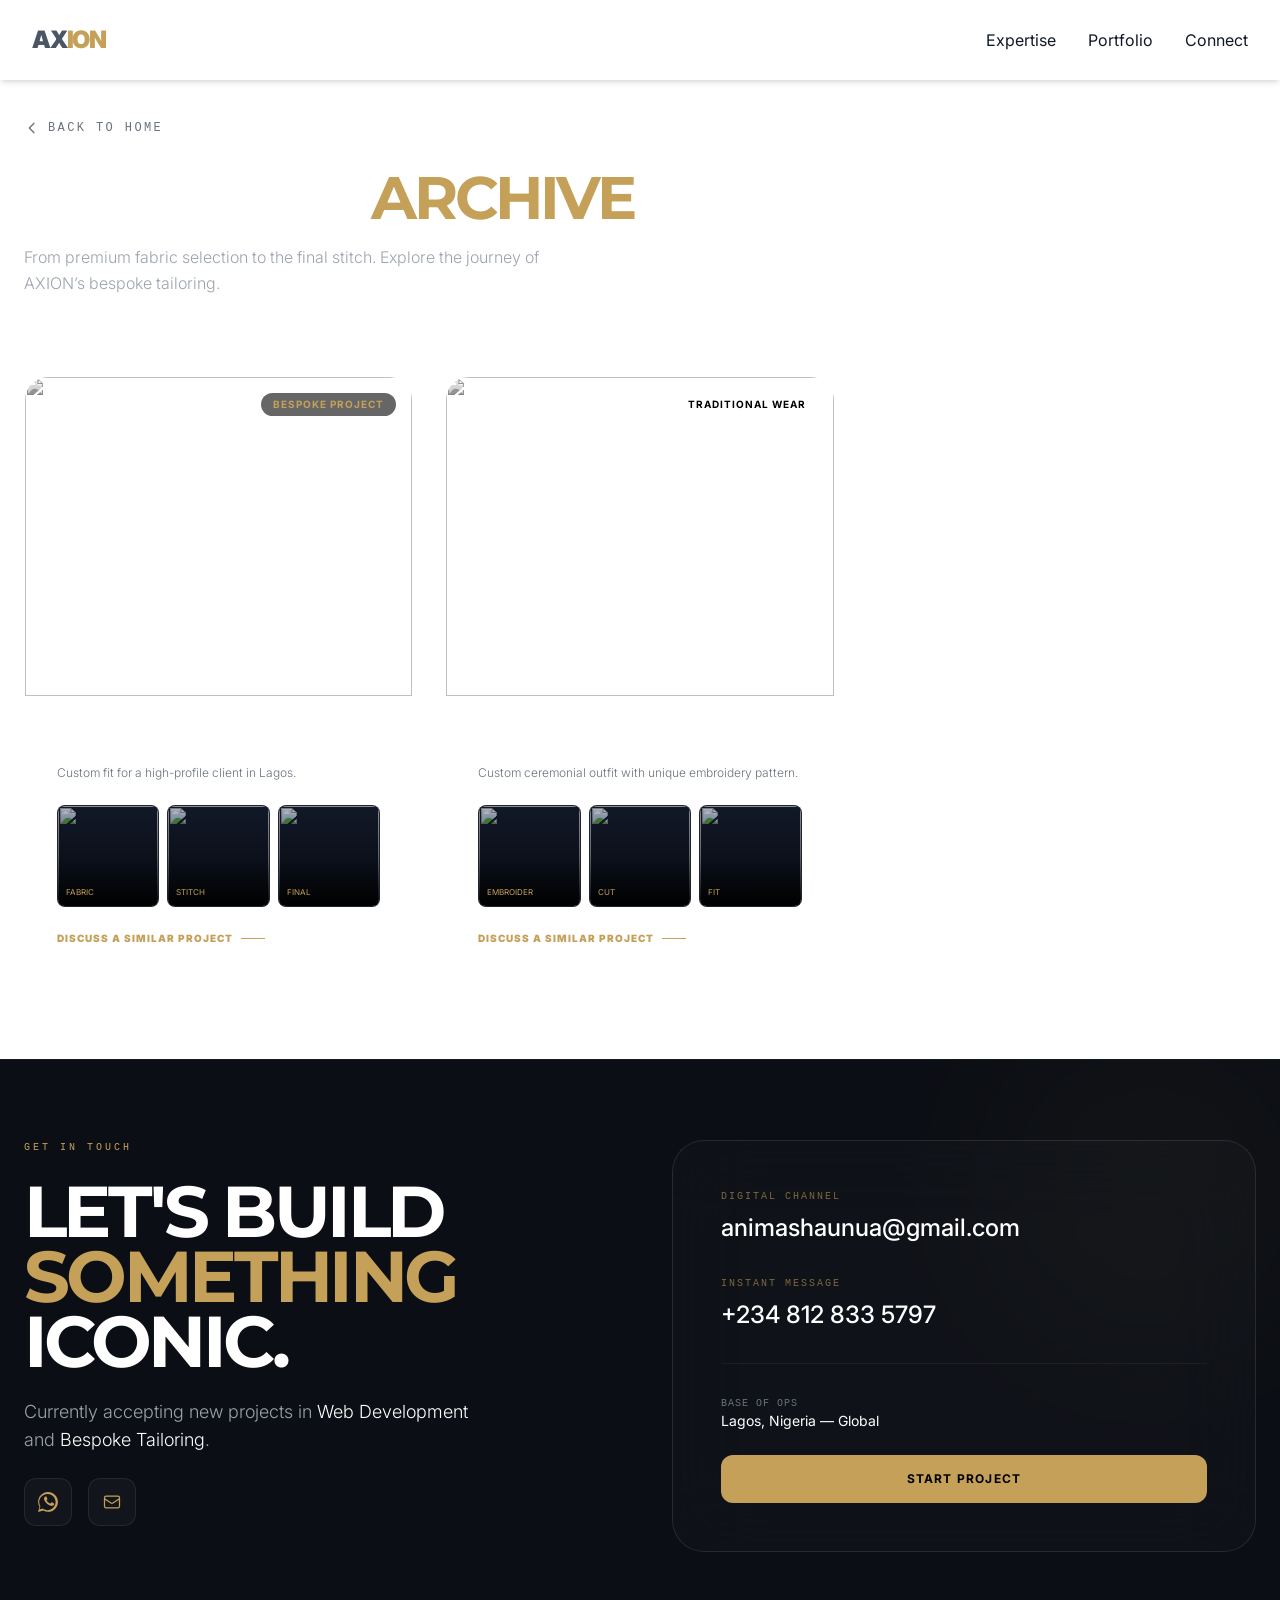
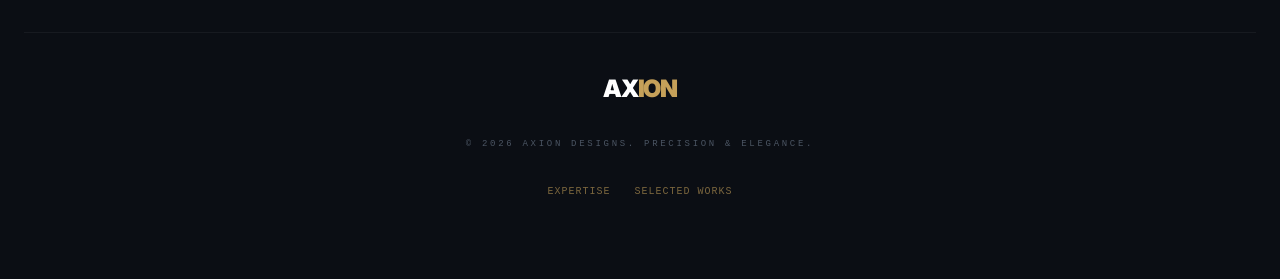
==== fashion-projects.html @ 877f4e55 "Web and fashion pages added" ====
<!DOCTYPE html>
<html lang="en">

<head>
    <meta charset="UTF-8">
    <meta name="viewport" content="width=device-width, initial-scale=1.0">

    <title>AXION | Premium Web Development & Bespoke Men's Fashion</title>
    <meta name="google-site-verification" content="m9hcsilnvMSU7049C0Ca_LlWXVLqGVZc3N8HBkYlqAk" />
    <meta name="description"
        content="Professional Full-stack Laravel-Livewire Developer and Bespoke Men's Fashion Designer in Nigeria. Bridging digital precision with sartorial elegance.">
    <meta name="keywords"
        content="Web Developer Nigeria, Laravel Livewire Developer, Fullstack Developer, Bespoke Tailoring Lagos, Men's Fashion Designer, AXION Designs, Atech Digital, Custom Suits Nigeria">
    <meta name="author" content="AXION Designs">
    <meta name="robots" content="index, follow">

    <meta property="og:type" content="website">
    <meta property="og:url" content="https://axiondesign.netlify.app/">
    <meta property="og:title" content="AXION | Premium Web Development & Bespoke Men's Fashion">
    <meta property="og:description"
        content="Bridging the gap between digital precision and sartorial elegance. View my portfolio of web systems and handcrafted fashion.">
    <meta property="og:image" content="https://axiondesign.netlify.app/flier.jpg">

    <meta name="twitter:card" content="summary_large_image">
    <meta property="twitter:domain" content="axiondesign.netlify.app">
    <meta property="twitter:url" content="https://axiondesign.netlify.app/">
    <meta name="twitter:title" content="AXION | Premium Web Development & Bespoke Men's Fashion">
    <meta name="twitter:description"
        content="Bridging the gap between digital precision and sartorial elegance. View my portfolio of web systems and handcrafted fashion.">
    <meta name="twitter:image" content="https://axiondesign.netlify.app/flier.jpg">

    <link rel="icon" type="image/jpeg" href="logo.jpg">

    <link rel="stylesheet" href="https://cdnjs.cloudflare.com/ajax/libs/font-awesome/6.4.2/css/all.min.css">
    <link href="https://fonts.googleapis.com/css2?family=Montserrat:wght@700&family=Inter:wght@400;600&display=swap"
        rel="stylesheet">

    <script src="https://cdn.tailwindcss.com"></script>
    <style>
        html {
            scroll-behavior: smooth;
        }

        body {
            font-family: 'Inter', sans-serif;
        }

        h1,
        h2,
        h3 {
            font-family: 'Montserrat', sans-serif;
        }

        .gold-text {
            color: #C5A059;
        }

        .gold-bg {
            background-color: #C5A059;
        }

        .gold-border {
            border-color: #C5A059;
        }
    </style>

    <script type="application/ld+json">
    {
      "@context": "https://schema.org",
      "@type": "Person",
      "name": "AXION",
      "url": "https://axiondesign.netlify.app",
      "image": "https://axiondesign.netlify.app/flier.jpg",
      "jobTitle": "Full-stack Developer & Fashion Designer",
      "address": {
        "@type": "PostalAddress",
        "addressLocality": "Mowe",
        "addressRegion": "Ogun State",
        "addressCountry": "Nigeria"
      },
      "contactPoint": {
        "@type": "ContactPoint",
        "telephone": "+234-812-833-5797",
        "contactType": "customer service"
      }
    }
    </script>

    <!-- <script defer src="https://cdn.jsdelivr.net/npm/alpinejs@3.x.x/dist/cdn.min.js"></script> -->
    <script defer src="Alpine.min.js"></script>
    <script src="tailwind.js"></script>
</head>

<body class="">

    <!-- header content here -->
    <header class="bg-white shadow-md sticky top-0 z-50">
        <div class="max-w-7xl mx-auto px-4 sm:px-6 lg:px-8 flex justify-between items-center h-20">
            <a href="/" class="flex items-center space-x-2">
                <div class="text-2xl font-black tracking-tighter">
                    <span class="text-gray-600">AX</span><span class="gold-text">ION</span>
                </div>
            </a>

            <nav class="hidden md:flex space-x-8">
                <a href="#services" class="text-gray-900 transition-colors">Expertise</a>

                <a href="#work" class="text-gray-900  transition-colors">Portfolio</a>

                <a href="#contact" class="text-gray-900  transition-colors">Connect</a>


            </nav>

            <button id="mobile-menu-button" class="md:hidden gold-text focus:outline-none">
                <svg class="w-8 h-8" id="menu-icon-open" fill="none" stroke="currentColor" viewBox="0 0 24 24"
                    xmlns="http://www.w3.org/2000/svg">
                    <path stroke-linecap="round" stroke-linejoin="round" stroke-width="2" d="M4 6h16M4 12h16m-7 6h7">
                    </path>
                </svg>
                <svg class="w-8 h-8 hidden" id="menu-icon-close" fill="none" stroke="currentColor" viewBox="0 0 24 24"
                    xmlns="http://www.w3.org/2000/svg">
                    <path stroke-linecap="round" stroke-linejoin="round" stroke-width="2" d="M6 18L18 6M6 6l12 12">
                    </path>
                </svg>
            </button>
        </div>

        <div id="mobile-menu" class="hidden md:hidden">
            <div class="px-2 pt-2 pb-3 space-y-1 sm:px-3 text-center bg-gray-50 border-t border-gray-200">
                <a href="#services" class="block py-2 text-gray-900  rounded-md font-medium">Expertise</a>




                <a href="#work" class="block py-2 text-gray-600  rounded-md font-medium">Portfolio</a>

                <a href="#contact" class="block py-2 text-gray-600 rounded-md font-medium">Connect</a>

            </div>
        </div>
    </header>
    <!-- header content ends here -->






    <nav class="pt-10 px-6 max-w-7xl mx-auto">
        <a href="index.html"
            class="text-gray-500 hover:gold-text text-xs font-mono uppercase tracking-[0.2em] flex items-center gap-2 transition">
            <svg class="w-4 h-4" fill="none" stroke="currentColor" viewBox="0 0 24 24">
                <path stroke-linecap="round" stroke-linejoin="round" stroke-width="2" d="M15 19l-7-7 7-7"></path>
            </svg>
            Back to Home
        </a>
        <h1 class="text-4xl md:text-6xl font-bold text-white mt-8 uppercase tracking-tighter">
            Sartorial <span class="gold-text">Archive</span>
        </h1>
        <p class="text-gray-400 mt-4 max-w-xl font-light leading-relaxed">
            From premium fabric selection to the final stitch. Explore the journey of AXION’s bespoke tailoring.
        </p>
    </nav>

    <section class="py-20 px-6 max-w-7xl mx-auto">
        <div class="grid grid-cols-1 md:grid-cols-2 lg:grid-cols-3 gap-8">
    
            <div x-data="{ mainImage: 'https://images.unsplash.com/photo-1507679799987-c73779587ccf?auto=format&fit=crop&q=80' }" 
                 class="bg-white/[0.02] border border-white/[0.05] rounded-3xl overflow-hidden group">
                
                <div class="h-80 overflow-hidden relative border-b border-white/5">
                    <img :src="mainImage" 
                         class="w-full h-full object-cover grayscale group-hover:grayscale-0 transition duration-700">
                    <div class="absolute top-4 right-4 bg-black/60 backdrop-blur-md text-[#C5A059] text-[10px] font-bold px-3 py-1 rounded-full uppercase tracking-widest">
                        Bespoke Project
                    </div>
                </div>
                
                <div class="p-8">
                    <h3 class="text-xl font-bold text-white uppercase tracking-tight mb-2">The Midnight Senator</h3>
                    <p class="text-gray-500 text-xs mb-6 font-light">Custom fit for a high-profile client in Lagos.</p>
                    
                    <div class="grid grid-cols-3 gap-2 mb-6">
                        
                        <button @click="mainImage = 'images/Web/Hassannah.jpg'" 
                                class="aspect-square bg-gray-900 rounded-lg overflow-hidden border border-white/5 transition group/thumb relative hover:gold-border"
                                :class="mainImage === 'images/Web/Hassannah.jpg' ? 'gold-border' : ''">
                            <img src="images/Web/Hassannah.jpg" class="w-full h-full object-cover transition opacity-70 group-hover/thumb:opacity-100">
                            <div class="absolute inset-0 bg-gradient-to-t from-black via-black/30 to-transparent"></div>
                            <span class="absolute bottom-2 left-2 text-[8px] gold-text uppercase">Fabric</span>
                        </button>
                        
                        <button @click="mainImage = 'images/Web/bookbuffet-pricing.png'" 
                                class="aspect-square bg-gray-900 rounded-lg overflow-hidden border border-white/5 transition group/thumb relative hover:gold-border"
                                :class="mainImage === 'images/Web/bookbuffet-pricing.png' ? 'gold-border' : ''">
                            <img src="images/Web/bookbuffet-pricing.png" class="w-full h-full object-cover transition opacity-70 group-hover/thumb:opacity-100">
                            <div class="absolute inset-0 bg-gradient-to-t from-black via-black/30 to-transparent"></div>
                            <span class="absolute bottom-2 left-2 text-[8px] gold-text uppercase">Stitch</span>
                        </button>
                        
                        <button @click="mainImage = 'https://images.unsplash.com/photo-1507679799987-c73779587ccf?auto=format&fit=crop&q=80'" 
                                class="aspect-square bg-gray-900 rounded-lg overflow-hidden border border-white/5 transition group/thumb relative hover:gold-border"
                                :class="mainImage === 'https://images.unsplash.com/photo-1507679799987-c73779587ccf?auto=format&fit=crop&q=80' ? 'gold-border' : ''">
                            <img src="https://images.unsplash.com/photo-1507679799987-c73779587ccf?auto=format&fit=crop&q=80" class="w-full h-full object-cover transition opacity-70 group-hover/thumb:opacity-100">
                            <div class="absolute inset-0 bg-gradient-to-t from-black via-black/30 to-transparent"></div>
                            <span class="absolute bottom-2 left-2 text-[8px] gold-text uppercase">Final</span>
                        </button>
                    </div>
        
                    <a href="https://wa.me/2348128335797" class="text-[10px] font-black gold-text uppercase tracking-widest flex items-center gap-2 group/link hover:opacity-80 transition">
                        Discuss a Similar Project
                        <span class="w-6 h-[1px] bg-[#C5A059] group-hover/link:w-10 transition-all"></span>
                    </a>
                </div>
            </div>


            <div x-data="{ mainImage: 'images/Web/Hassannah.jpg' }" 
                 class="bg-white/[0.02] border border-white/[0.05] rounded-3xl overflow-hidden group">
                
                <div class="h-80 overflow-hidden relative border-b border-white/5">
                    <img :src="mainImage" 
                         class="w-full h-full object-cover grayscale group-hover:grayscale-0 transition duration-700">
                    <div class="absolute top-4 right-4 bg-white text-black text-[10px] font-bold px-3 py-1 rounded-full uppercase tracking-widest">
                        Traditional Wear
                    </div>
                </div>
                
                <div class="p-8">
                    <h3 class="text-xl font-bold text-white uppercase tracking-tight mb-2">The Crimson Agbada</h3>
                    <p class="text-gray-500 text-xs mb-6 font-light">Custom ceremonial outfit with unique embroidery pattern.</p>
                    
                    <div class="grid grid-cols-3 gap-2 mb-6">
                        
                        <button @click="mainImage = 'images/Web/bookbuffet-pricing.png'" 
                                class="aspect-square bg-gray-900 rounded-lg overflow-hidden border border-white/5 transition group/thumb relative hover:gold-border"
                                :class="mainImage === 'images/Web/bookbuffet-pricing.png' ? 'gold-border' : ''">
                            <img src="images/Web/bookbuffet-pricing.png" class="w-full h-full object-cover transition opacity-70 group-hover/thumb:opacity-100">
                            <div class="absolute inset-0 bg-gradient-to-t from-black via-black/30 to-transparent"></div>
                            <span class="absolute bottom-2 left-2 text-[8px] gold-text uppercase">Embroider</span>
                        </button>
                        
                        <button @click="mainImage = 'https://images.unsplash.com/photo-1507679799987-c73779587ccf?auto=format&fit=crop&q=80'" 
                                class="aspect-square bg-gray-900 rounded-lg overflow-hidden border border-white/5 transition group/thumb relative hover:gold-border"
                                :class="mainImage === 'https://images.unsplash.com/photo-1507679799987-c73779587ccf?auto=format&fit=crop&q=80' ? 'gold-border' : ''">
                            <img src="https://images.unsplash.com/photo-1507679799987-c73779587ccf?auto=format&fit=crop&q=80" class="w-full h-full object-cover transition opacity-70 group-hover/thumb:opacity-100">
                            <div class="absolute inset-0 bg-gradient-to-t from-black via-black/30 to-transparent"></div>
                            <span class="absolute bottom-2 left-2 text-[8px] gold-text uppercase">Cut</span>
                        </button>
                        
                        <button @click="mainImage = 'images/Web/Hassannah.jpg'" 
                                class="aspect-square bg-gray-900 rounded-lg overflow-hidden border border-white/5 transition group/thumb relative hover:gold-border"
                                :class="mainImage === 'images/Web/Hassannah.jpg' ? 'gold-border' : ''">
                            <img src="images/Web/Hassannah.jpg" class="w-full h-full object-cover transition opacity-70 group-hover/thumb:opacity-100">
                            <div class="absolute inset-0 bg-gradient-to-t from-black via-black/30 to-transparent"></div>
                            <span class="absolute bottom-2 left-2 text-[8px] gold-text uppercase">Fit</span>
                        </button>
                    </div>
        
                    <a href="https://wa.me/2348128335797" class="text-[10px] font-black gold-text uppercase tracking-widest flex items-center gap-2 group/link hover:opacity-80 transition">
                        Discuss a Similar Project
                        <span class="w-6 h-[1px] bg-[#C5A059] group-hover/link:w-10 transition-all"></span>
                    </a>
                </div>
            </div>
            </div>
    </section>








    <!---- -->
    <!---- contact / footer -->
    <footer id="contact" style="background-color: #0B0E14;"
        class="py-20 px-6 relative overflow-hidden border-t border-white/5">

        <div class="absolute top-0 right-0 w-64 h-64 bg-[#C5A059] opacity-[0.05] blur-[100px] pointer-events-none">
        </div>

        <div class="max-w-7xl mx-auto relative z-10">
            <div class="grid lg:grid-cols-2 gap-16 items-start">

                <div class="space-y-6">
                    <p class="gold-text font-mono tracking-[0.3em] text-[10px] uppercase">Get In Touch</p>
                    <h2
                        class="text-4xl md:text-7xl font-bold text-white uppercase tracking-tighter leading-[1.1] md:leading-[0.9]">
                        Let's Build <br class="hidden md:block"> <span class="gold-text">Something</span> <br> Iconic.
                    </h2>
                    <p class="text-gray-400 text-base md:text-lg max-w-md leading-relaxed font-light">
                        Currently accepting new projects in <span class="text-white">Web Development</span> and <span
                            class="text-white">Bespoke Tailoring</span>.
                    </p>

                    <div class="flex gap-4">
                        <a href="https://wa.me/2348128335797"
                            class="w-12 h-12 rounded-xl bg-white/[0.03] border border-white/[0.08] flex items-center justify-center hover:border-[#C5A059]/50 transition-all">
                            <svg class="w-5 h-5 gold-text" fill="currentColor" viewBox="0 0 24 24">
                                <path
                                    d="M.057 24l1.687-6.163c-1.041-1.804-1.588-3.849-1.587-5.946.003-6.556 5.338-11.891 11.893-11.891 3.181.001 6.167 1.24 8.413 3.488 2.246 2.248 3.484 5.232 3.484 8.412-.003 6.557-5.338 11.892-11.893 11.892-1.997-.001-3.951-.5-5.688-1.448l-6.309 1.656zm6.224-3.52c1.54.914 3.242 1.398 4.978 1.4h.005c5.399 0 9.794-4.395 9.797-9.796.002-2.618-1.017-5.079-2.872-6.934s-4.315-2.871-6.933-2.872c-5.403 0-9.799 4.396-9.802 9.797-.001 1.738.487 3.43 1.413 4.962l-1.07 3.91 4.017-1.054zm12.515-7.072c-.3-.15-1.771-.874-2.046-.974-.276-.1-.476-.15-.676.15s-.776.974-.951 1.174-.35.225-.65.075c-.3-.15-1.265-.467-2.41-1.485-.89-.793-1.49-1.773-1.665-2.073s-.019-.462.13-.611c.134-.134.3-.35.45-.525.15-.175.2-.3.3-.5s.05-.375-.025-.525-.676-1.629-.926-2.229c-.244-.585-.491-.506-.676-.515-.175-.008-.375-.01-.575-.01s-.525.075-.8.375c-.275.3-1.05 1.025-1.05 2.5s1.075 2.925 1.225 3.125c.15.2 2.116 3.23 5.125 4.527.716.309 1.275.494 1.71.632.719.228 1.375.196 1.892.118.577-.088 1.771-.724 2.021-1.424.25-.7.25-1.3 0-1.425-.075-.125-.275-.2-.575-.35z" />
                            </svg>
                        </a>
                        <a href="mailto:animashaunua@gmail.com"
                            class="w-12 h-12 rounded-xl bg-white/[0.03] border border-white/[0.08] flex items-center justify-center hover:border-[#C5A059]/50 transition-all">
                            <svg class="w-5 h-5 gold-text" fill="none" stroke="currentColor" viewBox="0 0 24 24">
                                <path stroke-linecap="round" stroke-linejoin="round" stroke-width="1.5"
                                    d="M3 8l7.89 5.26a2 2 0 002.22 0L21 8M5 19h14a2 2 0 002-2V7a2 2 0 00-2-2H5a2 2 0 00-2 2v10a2 2 0 002 2z">
                                </path>
                            </svg>
                        </a>
                    </div>
                </div>

                <div
                    class="bg-white/[0.02] backdrop-blur-2xl border border-white/[0.1] p-8 md:p-12 rounded-[32px] overflow-hidden">
                    <div class="space-y-8">
                        <div>
                            <p class="text-[10px] gold-text font-mono uppercase tracking-[0.2em] mb-2 opacity-60">
                                Digital Channel</p>
                            <p
                                class="text-lg md:text-2xl text-white font-medium break-all selection:bg-[#C5A059] selection:text-black">
                                animashaunua@gmail.com</p>
                        </div>

                        <div>
                            <p class="text-[10px] gold-text font-mono uppercase tracking-[0.2em] mb-2 opacity-60">
                                Instant Message</p>
                            <p class="text-xl md:text-2xl text-white font-medium">+234 812 833 5797</p>
                        </div>

                        <div class="pt-8 border-t border-white/5 flex flex-col gap-6">
                            <div>
                                <p class="text-[10px] text-gray-500 font-mono uppercase tracking-widest">Base of Ops</p>
                                <p class="text-white text-sm">Lagos, Nigeria — Global</p>
                            </div>
                            <a href="https://wa.me/2348128335797"
                                class="gold-bg text-black px-6 py-4 rounded-xl font-bold text-center text-xs uppercase tracking-widest hover:brightness-110 active:scale-95 transition-all">
                                Start Project
                            </a>
                        </div>
                    </div>
                </div>
            </div>

            <div class="mt-20 pt-10 border-t border-white/5 flex flex-col items-center text-center gap-8">
                <div class="text-2xl font-black tracking-tighter">
                    <span class="text-white">AX</span><span class="gold-text">ION</span>
                </div>

                <p class="text-[9px] text-gray-600 font-mono uppercase tracking-[0.3em] leading-relaxed">
                    &copy; 2026 Axion Designs. <br class="md:hidden"> Precision & Elegance.
                </p>

                <div
                    class="flex flex-wrap justify-center gap-6 text-[10px] font-mono gold-text uppercase tracking-widest opacity-60">
                    <a href="#services">Expertise</a>
                    <a href="#work">Selected Works</a>
                </div>
            </div>
        </div>
    </footer>

    <!---- scroll to top  -->
    <button x-data="{ show: false }" x-on:scroll.window="show = window.pageYOffset > 500" x-show="show"
        x-transition:enter="transition ease-out duration-300" x-transition:enter-start="opacity-0 translate-y-10"
        x-transition:enter-end="opacity-100 translate-y-0" x-transition:leave="transition ease-in duration-300"
        @click="window.scrollTo({top: 0, behavior: 'smooth'})"
        class="fixed bottom-8 right-8 z-[9999] w-12 h-12 gold-bg text-black rounded-full shadow-2xl flex items-center justify-center hover:scale-110 transition-transform active:scale-95"
        style="display: none;">
        <svg class="w-6 h-6" fill="none" stroke="currentColor" viewBox="0 0 24 24">
            <path stroke-linecap="round" stroke-linejoin="round" stroke-width="3" d="M5 15l7-7 7 7"></path>
        </svg>
    </button>


    <!------ menu button  --->
    <script>

        const button = document.getElementById('mobile-menu-button');
        const menu = document.getElementById('mobile-menu');
        const openIcon = document.getElementById('menu-icon-open');
        const closeIcon = document.getElementById('menu-icon-close');

        button.addEventListener('click', () => {
            menu.classList.toggle('hidden');
            openIcon.classList.toggle('hidden');
            closeIcon.classList.toggle('hidden');
        });
    </script>



</body>


</html>
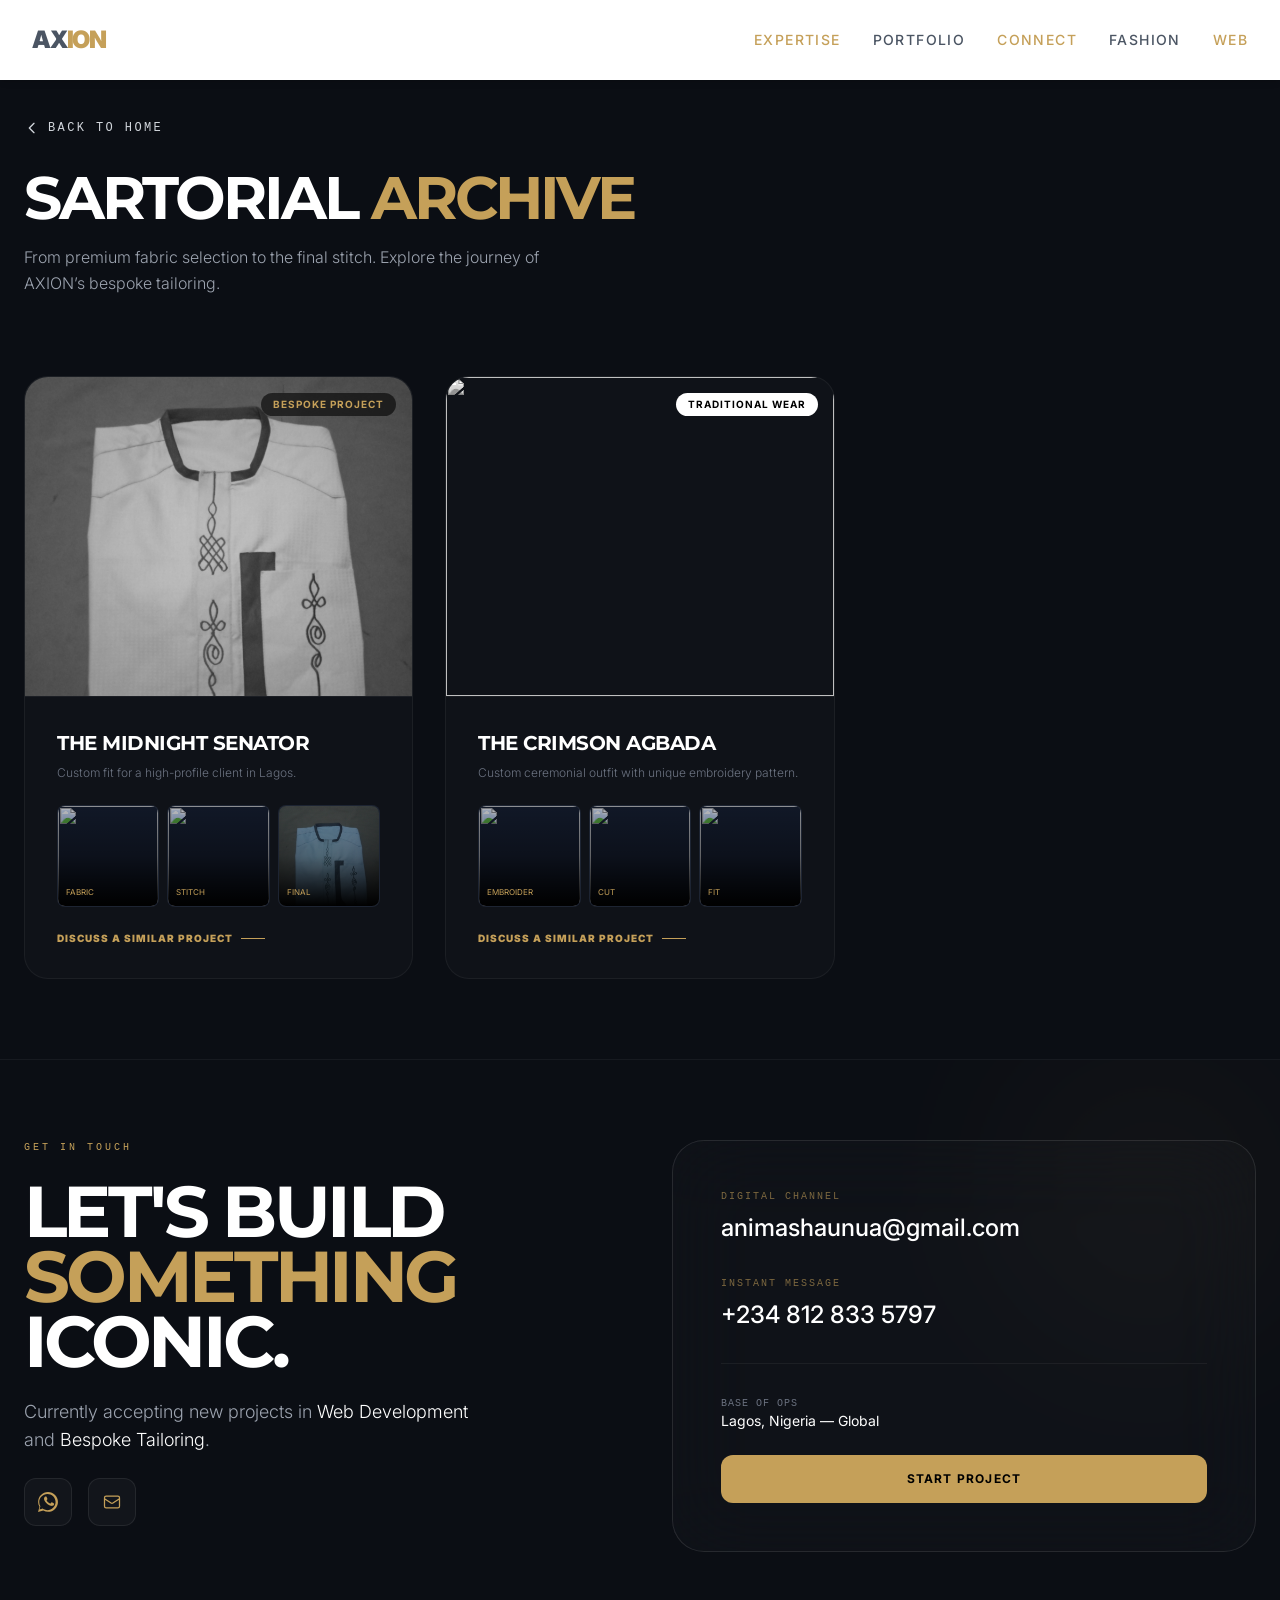
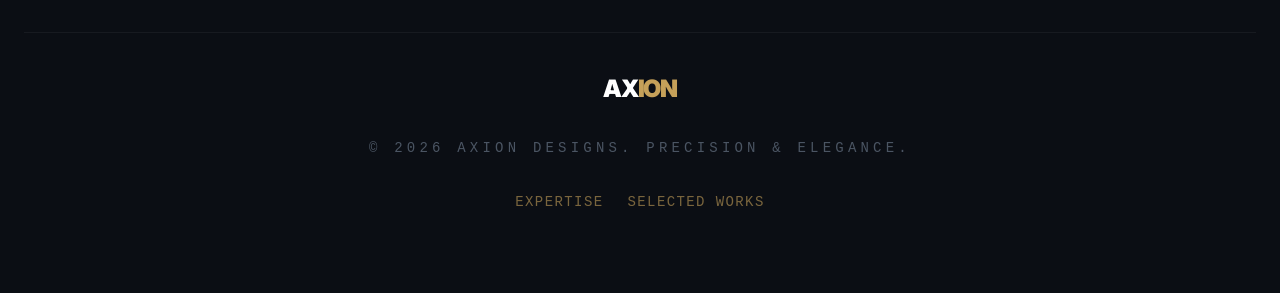
==== commit ff7aaa3d: "update moved the internal css to external, added fashion and web link to the navbar, and some others" ====
--- a/fashion-projects.html
+++ b/fashion-projects.html
@@ -36,33 +36,8 @@
         rel="stylesheet">
 
     <script src="https://cdn.tailwindcss.com"></script>
-    <style>
-        html {
-            scroll-behavior: smooth;
-        }
-
-        body {
-            font-family: 'Inter', sans-serif;
-        }
-
-        h1,
-        h2,
-        h3 {
-            font-family: 'Montserrat', sans-serif;
-        }
-
-        .gold-text {
-            color: #C5A059;
-        }
-
-        .gold-bg {
-            background-color: #C5A059;
-        }
-
-        .gold-border {
-            border-color: #C5A059;
-        }
-    </style>
+   <link rel="stylesheet" href="style.css">
+
 
     <script type="application/ld+json">
     {
@@ -91,8 +66,7 @@
     <script src="tailwind.js"></script>
 </head>
 
-<body class="">
-
+<body class="bg-[#0B0E14] text-white">
     <!-- header content here -->
     <header class="bg-white shadow-md sticky top-0 z-50">
         <div class="max-w-7xl mx-auto px-4 sm:px-6 lg:px-8 flex justify-between items-center h-20">
@@ -102,15 +76,17 @@
                 </div>
             </a>
 
-            <nav class="hidden md:flex space-x-8">
-                <a href="#services" class="text-gray-900 transition-colors">Expertise</a>
-
-                <a href="#work" class="text-gray-900  transition-colors">Portfolio</a>
-
-                <a href="#contact" class="text-gray-900  transition-colors">Connect</a>
-
-
-            </nav>
+            <div class="hidden md:flex space-x-8 text-sm font-medium tracking-widest uppercase">
+                <a href="index.html#services" class="gold-text hover:text-gray-600 transition-colors">Expertise</a>
+            
+                <a href="index.html#work" class="text-gray-600 hover-to-gold-text transition-colors">Portfolio</a>
+            
+                <a href="index.html#contact" class="gold-text hover:text-gray-600 transition-colors">Connect</a>
+
+                <a href="fashion-projects.html" class="text-gray-600 hover-to-gold-text transition-colors">Fashion </a>
+
+                <a href="web-projects.html" class="gold-text hover:text-gray-600 transition-colors">Web</a>
+            </div>
 
             <button id="mobile-menu-button" class="md:hidden gold-text focus:outline-none">
                 <svg class="w-8 h-8" id="menu-icon-open" fill="none" stroke="currentColor" viewBox="0 0 24 24"
@@ -128,14 +104,15 @@
 
         <div id="mobile-menu" class="hidden md:hidden">
             <div class="px-2 pt-2 pb-3 space-y-1 sm:px-3 text-center bg-gray-50 border-t border-gray-200">
-                <a href="#services" class="block py-2 text-gray-900  rounded-md font-medium">Expertise</a>
-
-
-
-
-                <a href="#work" class="block py-2 text-gray-600  rounded-md font-medium">Portfolio</a>
-
-                <a href="#contact" class="block py-2 text-gray-600 rounded-md font-medium">Connect</a>
+                <a href="index.html#services" class="block py-2 gold-text hover:text-gray-600 transition-colors  rounded-md font-medium">Expertise</a>
+
+                <a href="index.html#work" class="block py-2 text-gray-600 hover-to-gold-text transition-colors rounded-md font-medium">Portfolio</a>
+
+                <a href="index.html#contact" class="block py-2 gold-text hover:text-gray-600 transition-colors rounded-md font-medium">Connect</a>
+
+                <a href="fashion-projects.html" class="block py-2 text-gray-600 hover-to-gold-text transition-colors rounded-md font-medium">Fashion</a>
+
+                <a href="web-projects.html" class="block py-2 gold-text hover:text-gray-600 transition-colors rounded-md font-medium">Web</a>
 
             </div>
         </div>
@@ -149,7 +126,7 @@
 
     <nav class="pt-10 px-6 max-w-7xl mx-auto">
         <a href="index.html"
-            class="text-gray-500 hover:gold-text text-xs font-mono uppercase tracking-[0.2em] flex items-center gap-2 transition">
+            class="text-gray-300 hover:gold-text text-xs font-mono uppercase tracking-[0.2em] flex items-center gap-2 transition">
             <svg class="w-4 h-4" fill="none" stroke="currentColor" viewBox="0 0 24 24">
                 <path stroke-linecap="round" stroke-linejoin="round" stroke-width="2" d="M15 19l-7-7 7-7"></path>
             </svg>
@@ -166,7 +143,7 @@
     <section class="py-20 px-6 max-w-7xl mx-auto">
         <div class="grid grid-cols-1 md:grid-cols-2 lg:grid-cols-3 gap-8">
     
-            <div x-data="{ mainImage: 'https://images.unsplash.com/photo-1507679799987-c73779587ccf?auto=format&fit=crop&q=80' }" 
+            <div x-data="{ mainImage: 'Images/Fashion/cloth1-final.jpg' }" 
                  class="bg-white/[0.02] border border-white/[0.05] rounded-3xl overflow-hidden group">
                 
                 <div class="h-80 overflow-hidden relative border-b border-white/5">
@@ -183,26 +160,26 @@
                     
                     <div class="grid grid-cols-3 gap-2 mb-6">
                         
-                        <button @click="mainImage = 'images/Web/Hassannah.jpg'" 
-                                class="aspect-square bg-gray-900 rounded-lg overflow-hidden border border-white/5 transition group/thumb relative hover:gold-border"
-                                :class="mainImage === 'images/Web/Hassannah.jpg' ? 'gold-border' : ''">
-                            <img src="images/Web/Hassannah.jpg" class="w-full h-full object-cover transition opacity-70 group-hover/thumb:opacity-100">
+                        <button @click="mainImage = 'images/Fashion/cloth1-fabric.jpg'" 
+                                class="aspect-square bg-gray-900 rounded-lg overflow-hidden border border-white/5 transition group/thumb relative hover:gold-border"
+                                :class="mainImage === 'images/Fashion/cloth1-fabric.jpg' ? 'gold-border' : ''">
+                            <img src="images/Fashion/cloth1-fabric.jpg" class="w-full h-full object-cover transition opacity-70 group-hover/thumb:opacity-100">
                             <div class="absolute inset-0 bg-gradient-to-t from-black via-black/30 to-transparent"></div>
                             <span class="absolute bottom-2 left-2 text-[8px] gold-text uppercase">Fabric</span>
                         </button>
                         
-                        <button @click="mainImage = 'images/Web/bookbuffet-pricing.png'" 
-                                class="aspect-square bg-gray-900 rounded-lg overflow-hidden border border-white/5 transition group/thumb relative hover:gold-border"
-                                :class="mainImage === 'images/Web/bookbuffet-pricing.png' ? 'gold-border' : ''">
-                            <img src="images/Web/bookbuffet-pricing.png" class="w-full h-full object-cover transition opacity-70 group-hover/thumb:opacity-100">
+                        <button @click="mainImage = 'images/Fashion/cloth1-stitch.jpg'" 
+                                class="aspect-square bg-gray-900 rounded-lg overflow-hidden border border-white/5 transition group/thumb relative hover:gold-border"
+                                :class="mainImage === 'images/Fashion/cloth1-stitch.jpg' ? 'gold-border' : ''">
+                            <img src="images/Fashion/cloth1-stitch.jpg" class="w-full h-full object-cover transition opacity-70 group-hover/thumb:opacity-100">
                             <div class="absolute inset-0 bg-gradient-to-t from-black via-black/30 to-transparent"></div>
                             <span class="absolute bottom-2 left-2 text-[8px] gold-text uppercase">Stitch</span>
                         </button>
                         
-                        <button @click="mainImage = 'https://images.unsplash.com/photo-1507679799987-c73779587ccf?auto=format&fit=crop&q=80'" 
-                                class="aspect-square bg-gray-900 rounded-lg overflow-hidden border border-white/5 transition group/thumb relative hover:gold-border"
-                                :class="mainImage === 'https://images.unsplash.com/photo-1507679799987-c73779587ccf?auto=format&fit=crop&q=80' ? 'gold-border' : ''">
-                            <img src="https://images.unsplash.com/photo-1507679799987-c73779587ccf?auto=format&fit=crop&q=80" class="w-full h-full object-cover transition opacity-70 group-hover/thumb:opacity-100">
+                        <button @click="mainImage = 'Images/Fashion/cloth1-final.jpg'" 
+                                class="aspect-square bg-gray-900 rounded-lg overflow-hidden border border-white/5 transition group/thumb relative hover:gold-border"
+                                :class="mainImage === 'Images/Fashion/cloth1-final.jpg' ? 'gold-border' : ''">
+                            <img src="Images/Fashion/cloth1-final.jpg" class="w-full h-full object-cover transition opacity-70 group-hover/thumb:opacity-100">
                             <div class="absolute inset-0 bg-gradient-to-t from-black via-black/30 to-transparent"></div>
                             <span class="absolute bottom-2 left-2 text-[8px] gold-text uppercase">Final</span>
                         </button>
@@ -351,14 +328,14 @@
                     <span class="text-white">AX</span><span class="gold-text">ION</span>
                 </div>
 
-                <p class="text-[9px] text-gray-600 font-mono uppercase tracking-[0.3em] leading-relaxed">
+                <p class="text-[14px] text-gray-600 font-mono uppercase tracking-[0.3em] leading-relaxed">
                     &copy; 2026 Axion Designs. <br class="md:hidden"> Precision & Elegance.
                 </p>
 
                 <div
-                    class="flex flex-wrap justify-center gap-6 text-[10px] font-mono gold-text uppercase tracking-widest opacity-60">
-                    <a href="#services">Expertise</a>
-                    <a href="#work">Selected Works</a>
+                    class="flex flex-wrap justify-center gap-6 text-[14px] font-mono gold-text uppercase tracking-widest opacity-60">
+                    <a href="index.html#services">Expertise</a>
+                    <a href="index.html#work">Selected Works</a>
                 </div>
             </div>
         </div>
--- a/style.css
+++ b/style.css
@@ -0,0 +1,29 @@
+html {
+    scroll-behavior: smooth;
+}
+
+body {
+    font-family: 'Inter', sans-serif;
+}
+
+h1,
+h2,
+h3 {
+    font-family: 'Montserrat', sans-serif;
+}
+
+.gold-text {
+    color: #C5A059;
+}
+.hover-to-gold-text:hover{
+    color: #C5A059;
+}
+
+
+.gold-bg {
+    background-color: #C5A059;
+}
+
+.gold-border {
+    border-color: #C5A059;
+}
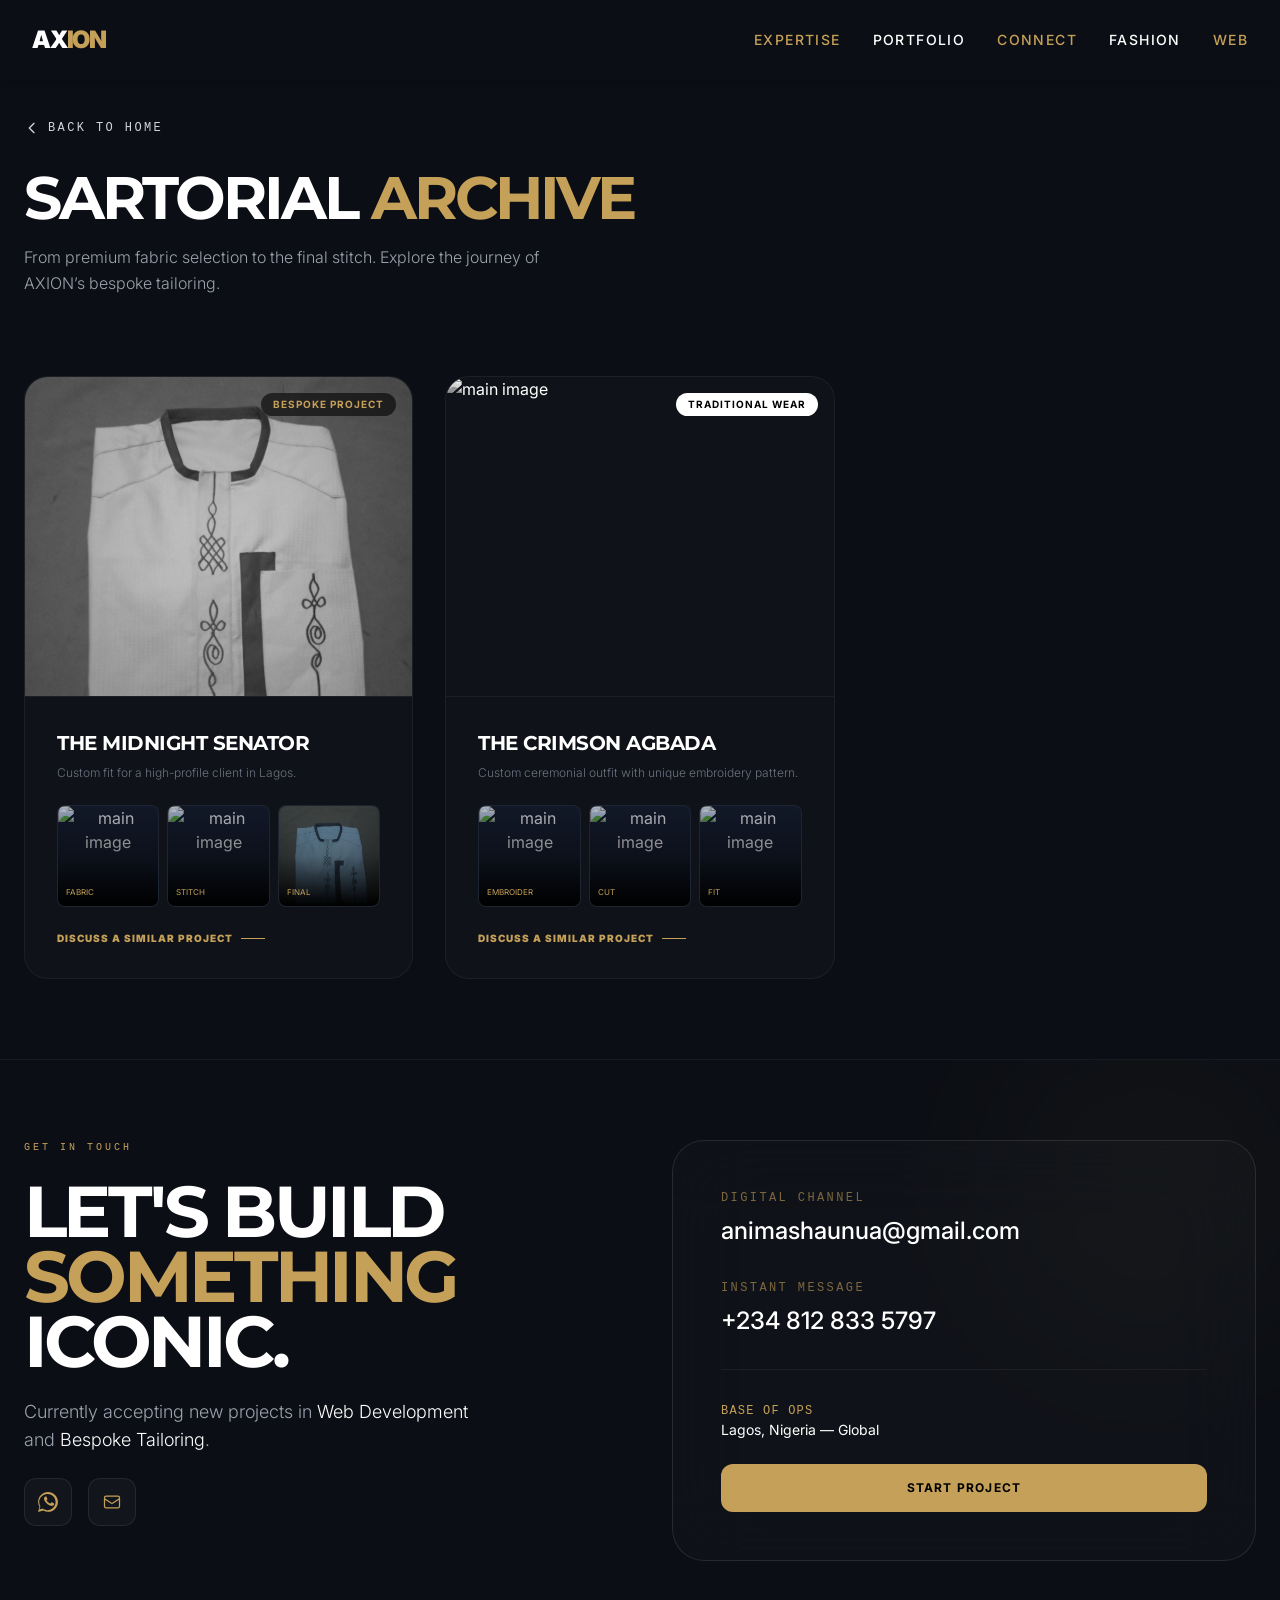
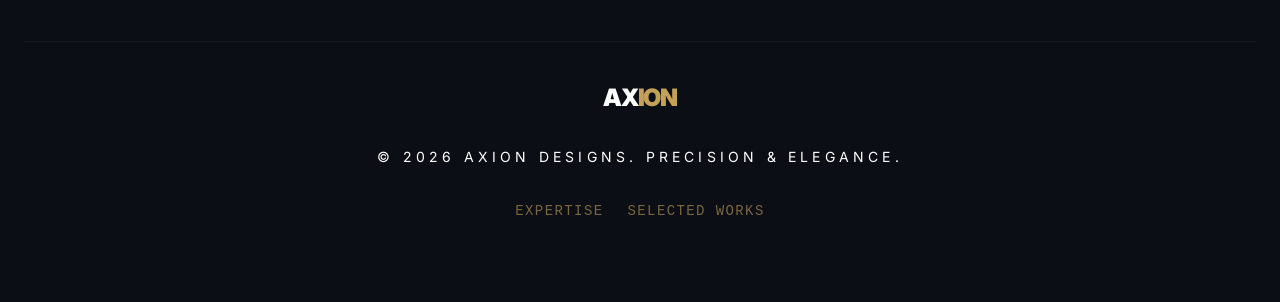
==== commit 26cf88e2: "Update print statement from 'Hello' to 'Goodbye'" ====
--- a/fashion-projects.html
+++ b/fashion-projects.html
@@ -36,7 +36,7 @@
         rel="stylesheet">
 
     <script src="https://cdn.tailwindcss.com"></script>
-   <link rel="stylesheet" href="style.css">
+    <link rel="stylesheet" href="style.css">
 
 
     <script type="application/ld+json">
@@ -68,27 +68,33 @@
 
 <body class="bg-[#0B0E14] text-white">
     <!-- header content here -->
-    <header class="bg-white shadow-md sticky top-0 z-50">
+    <header class="bg-[#0B0E14] shadow-md sticky top-0 z-50" role="">
         <div class="max-w-7xl mx-auto px-4 sm:px-6 lg:px-8 flex justify-between items-center h-20">
-            <a href="/" class="flex items-center space-x-2">
+            <a href="/" aria-label="home page" class="flex items-center space-x-2">
                 <div class="text-2xl font-black tracking-tighter">
-                    <span class="text-gray-600">AX</span><span class="gold-text">ION</span>
+                    <span class="text-white">AX</span><span class="gold-text">ION</span>
                 </div>
             </a>
 
-            <div class="hidden md:flex space-x-8 text-sm font-medium tracking-widest uppercase">
-                <a href="index.html#services" class="gold-text hover:text-gray-600 transition-colors">Expertise</a>
-            
-                <a href="index.html#work" class="text-gray-600 hover-to-gold-text transition-colors">Portfolio</a>
-            
-                <a href="index.html#contact" class="gold-text hover:text-gray-600 transition-colors">Connect</a>
-
-                <a href="fashion-projects.html" class="text-gray-600 hover-to-gold-text transition-colors">Fashion </a>
-
-                <a href="web-projects.html" class="gold-text hover:text-gray-600 transition-colors">Web</a>
-            </div>
-
-            <button id="mobile-menu-button" class="md:hidden gold-text focus:outline-none">
+            <nav class="hidden md:flex space-x-8 text-sm font-medium tracking-widest uppercase" role="links">
+                <a href="index.html#services" aria-label="services"
+                    class="gold-text hover:text-white transition-colors">Expertise</a>
+
+                <a href="index.html#work" aria-label="Works"
+                    class="text-whitehover-to-gold-text transition-colors">Portfolio</a>
+
+                <a href="index.html#contact" aria-label="contact"
+                    class="gold-text hover:text-white transition-colors">Connect</a>
+
+                <a href="fashion-projects.html" aria-label="fashion-projects"
+                    class="text-whitehover-to-gold-text transition-colors">Fashion </a>
+
+                <a href="web-projects.html" aria-label="web-projects"
+                    class="gold-text hover:text-white transition-colors">Web</a>
+            </nav>
+
+            <button id="mobile-menu-button" class="md:hidden gold-text focus:outline-none"
+                aria-label="mobile-menu-button">
                 <svg class="w-8 h-8" id="menu-icon-open" fill="none" stroke="currentColor" viewBox="0 0 24 24"
                     xmlns="http://www.w3.org/2000/svg">
                     <path stroke-linecap="round" stroke-linejoin="round" stroke-width="2" d="M4 6h16M4 12h16m-7 6h7">
@@ -102,17 +108,22 @@
             </button>
         </div>
 
-        <div id="mobile-menu" class="hidden md:hidden">
-            <div class="px-2 pt-2 pb-3 space-y-1 sm:px-3 text-center bg-gray-50 border-t border-gray-200">
-                <a href="index.html#services" class="block py-2 gold-text hover:text-gray-600 transition-colors  rounded-md font-medium">Expertise</a>
-
-                <a href="index.html#work" class="block py-2 text-gray-600 hover-to-gold-text transition-colors rounded-md font-medium">Portfolio</a>
-
-                <a href="index.html#contact" class="block py-2 gold-text hover:text-gray-600 transition-colors rounded-md font-medium">Connect</a>
-
-                <a href="fashion-projects.html" class="block py-2 text-gray-600 hover-to-gold-text transition-colors rounded-md font-medium">Fashion</a>
-
-                <a href="web-projects.html" class="block py-2 gold-text hover:text-gray-600 transition-colors rounded-md font-medium">Web</a>
+        <div id="mobile-menu" class="hidden md:hidden" role="mobile menu links">
+            <div class="px-2 pt-2 pb-3 space-y-1 sm:px-3 text-center bg-[#0B0E14] border-t border-gray-200">
+                <a href="index.html#services" aria-label="Services"
+                    class="block py-2 gold-text hover:text-white transition-colors  rounded-md font-medium">Expertise</a>
+
+                <a href="index.html#work" aria-label="Works"
+                    class="block py-2 text-whitehover-to-gold-text transition-colors rounded-md font-medium">Portfolio</a>
+
+                <a href="index.html#contact" aria-label="contact"
+                    class="block py-2 gold-text hover:text-white transition-colors rounded-md font-medium">Connect</a>
+
+                <a href="fashion-projects.html" aria-label="fashion-projects"
+                    class="block py-2 text-whitehover-to-gold-text transition-colors rounded-md font-medium">Fashion</a>
+
+                <a href="web-projects.html" aria-label="web-projects"
+                    class="block py-2 gold-text hover:text-white transition-colors rounded-md font-medium">Web</a>
 
             </div>
         </div>
@@ -125,7 +136,7 @@
 
 
     <nav class="pt-10 px-6 max-w-7xl mx-auto">
-        <a href="index.html"
+        <a href="index.html" arial-label="index"
             class="text-gray-300 hover:gold-text text-xs font-mono uppercase tracking-[0.2em] flex items-center gap-2 transition">
             <svg class="w-4 h-4" fill="none" stroke="currentColor" viewBox="0 0 24 24">
                 <path stroke-linecap="round" stroke-linejoin="round" stroke-width="2" d="M15 19l-7-7 7-7"></path>
@@ -142,50 +153,59 @@
 
     <section class="py-20 px-6 max-w-7xl mx-auto">
         <div class="grid grid-cols-1 md:grid-cols-2 lg:grid-cols-3 gap-8">
-    
-            <div x-data="{ mainImage: 'Images/Fashion/cloth1-final.jpg' }" 
-                 class="bg-white/[0.02] border border-white/[0.05] rounded-3xl overflow-hidden group">
-                
+
+            <div x-data="{ mainImage: 'Images/Fashion/cloth1-final.jpg' }"
+                class="bg-white/[0.02] border border-white/[0.05] rounded-3xl overflow-hidden group">
+
                 <div class="h-80 overflow-hidden relative border-b border-white/5">
-                    <img :src="mainImage" 
-                         class="w-full h-full object-cover grayscale group-hover:grayscale-0 transition duration-700">
-                    <div class="absolute top-4 right-4 bg-black/60 backdrop-blur-md text-[#C5A059] text-[10px] font-bold px-3 py-1 rounded-full uppercase tracking-widest">
+                    <img :src="mainImage"
+                        class="w-full h-full object-cover grayscale group-hover:grayscale-0 transition duration-700"
+                        alt="main image">
+                    <div
+                        class="absolute top-4 right-4 bg-black/60 backdrop-blur-md text-[#C5A059] text-[10px] font-bold px-3 py-1 rounded-full uppercase tracking-widest">
                         Bespoke Project
                     </div>
                 </div>
-                
+
                 <div class="p-8">
                     <h3 class="text-xl font-bold text-white uppercase tracking-tight mb-2">The Midnight Senator</h3>
                     <p class="text-gray-500 text-xs mb-6 font-light">Custom fit for a high-profile client in Lagos.</p>
-                    
+
                     <div class="grid grid-cols-3 gap-2 mb-6">
-                        
-                        <button @click="mainImage = 'images/Fashion/cloth1-fabric.jpg'" 
-                                class="aspect-square bg-gray-900 rounded-lg overflow-hidden border border-white/5 transition group/thumb relative hover:gold-border"
-                                :class="mainImage === 'images/Fashion/cloth1-fabric.jpg' ? 'gold-border' : ''">
-                            <img src="images/Fashion/cloth1-fabric.jpg" class="w-full h-full object-cover transition opacity-70 group-hover/thumb:opacity-100">
+
+                        <button @click="mainImage = 'images/Fashion/cloth1-fabric.jpg'" arial-label="main image"
+                            class="aspect-square bg-gray-900 rounded-lg overflow-hidden border border-white/5 transition group/thumb relative hover:gold-border"
+                            :class="mainImage === 'images/Fashion/cloth1-fabric.jpg' ? 'gold-border' : ''">
+                            <img src="images/Fashion/cloth1-fabric.jpg"
+                                class="w-full h-full object-cover transition opacity-70 group-hover/thumb:opacity-100"
+                                alt="main image">
                             <div class="absolute inset-0 bg-gradient-to-t from-black via-black/30 to-transparent"></div>
                             <span class="absolute bottom-2 left-2 text-[8px] gold-text uppercase">Fabric</span>
                         </button>
-                        
-                        <button @click="mainImage = 'images/Fashion/cloth1-stitch.jpg'" 
-                                class="aspect-square bg-gray-900 rounded-lg overflow-hidden border border-white/5 transition group/thumb relative hover:gold-border"
-                                :class="mainImage === 'images/Fashion/cloth1-stitch.jpg' ? 'gold-border' : ''">
-                            <img src="images/Fashion/cloth1-stitch.jpg" class="w-full h-full object-cover transition opacity-70 group-hover/thumb:opacity-100">
+
+                        <button @click="mainImage = 'images/Fashion/cloth1-stitch.jpg'" arial-label="main image"
+                            class="aspect-square bg-gray-900 rounded-lg overflow-hidden border border-white/5 transition group/thumb relative hover:gold-border"
+                            :class="mainImage === 'images/Fashion/cloth1-stitch.jpg' ? 'gold-border' : ''">
+                            <img src="images/Fashion/cloth1-stitch.jpg"
+                                class="w-full h-full object-cover transition opacity-70 group-hover/thumb:opacity-100"
+                                alt="main image">
                             <div class="absolute inset-0 bg-gradient-to-t from-black via-black/30 to-transparent"></div>
                             <span class="absolute bottom-2 left-2 text-[8px] gold-text uppercase">Stitch</span>
                         </button>
-                        
-                        <button @click="mainImage = 'Images/Fashion/cloth1-final.jpg'" 
-                                class="aspect-square bg-gray-900 rounded-lg overflow-hidden border border-white/5 transition group/thumb relative hover:gold-border"
-                                :class="mainImage === 'Images/Fashion/cloth1-final.jpg' ? 'gold-border' : ''">
-                            <img src="Images/Fashion/cloth1-final.jpg" class="w-full h-full object-cover transition opacity-70 group-hover/thumb:opacity-100">
+
+                        <button @click="mainImage = 'Images/Fashion/cloth1-final.jpg'" arial-label="main image"
+                            class="aspect-square bg-gray-900 rounded-lg overflow-hidden border border-white/5 transition group/thumb relative hover:gold-border"
+                            :class="mainImage === 'Images/Fashion/cloth1-final.jpg' ? 'gold-border' : ''">
+                            <img src="Images/Fashion/cloth1-final.jpg"
+                                class="w-full h-full object-cover transition opacity-70 group-hover/thumb:opacity-100"
+                                alt="main image">
                             <div class="absolute inset-0 bg-gradient-to-t from-black via-black/30 to-transparent"></div>
                             <span class="absolute bottom-2 left-2 text-[8px] gold-text uppercase">Final</span>
                         </button>
                     </div>
-        
-                    <a href="https://wa.me/2348128335797" class="text-[10px] font-black gold-text uppercase tracking-widest flex items-center gap-2 group/link hover:opacity-80 transition">
+
+                    <a href="https://wa.me/2348128335797" arial-label="whatsapp"
+                        class="text-[10px] font-black gold-text uppercase tracking-widest flex items-center gap-2 group/link hover:opacity-80 transition">
                         Discuss a Similar Project
                         <span class="w-6 h-[1px] bg-[#C5A059] group-hover/link:w-10 transition-all"></span>
                     </a>
@@ -193,55 +213,67 @@
             </div>
 
 
-            <div x-data="{ mainImage: 'images/Web/Hassannah.jpg' }" 
-                 class="bg-white/[0.02] border border-white/[0.05] rounded-3xl overflow-hidden group">
-                
+            <div x-data="{ mainImage: 'images/Web/Hassannah.jpg' }"
+                class="bg-white/[0.02] border border-white/[0.05] rounded-3xl overflow-hidden group">
+
                 <div class="h-80 overflow-hidden relative border-b border-white/5">
-                    <img :src="mainImage" 
-                         class="w-full h-full object-cover grayscale group-hover:grayscale-0 transition duration-700">
-                    <div class="absolute top-4 right-4 bg-white text-black text-[10px] font-bold px-3 py-1 rounded-full uppercase tracking-widest">
+                    <img :src="mainImage"
+                        class="w-full h-full object-cover grayscale group-hover:grayscale-0 transition duration-700"
+                        alt="main image">
+                    <div
+                        class="absolute top-4 right-4 bg-white text-black text-[10px] font-bold px-3 py-1 rounded-full uppercase tracking-widest">
                         Traditional Wear
                     </div>
                 </div>
-                
+
                 <div class="p-8">
                     <h3 class="text-xl font-bold text-white uppercase tracking-tight mb-2">The Crimson Agbada</h3>
-                    <p class="text-gray-500 text-xs mb-6 font-light">Custom ceremonial outfit with unique embroidery pattern.</p>
-                    
+                    <p class="text-gray-500 text-xs mb-6 font-light">Custom ceremonial outfit with unique embroidery
+                        pattern.</p>
+
                     <div class="grid grid-cols-3 gap-2 mb-6">
-                        
-                        <button @click="mainImage = 'images/Web/bookbuffet-pricing.png'" 
-                                class="aspect-square bg-gray-900 rounded-lg overflow-hidden border border-white/5 transition group/thumb relative hover:gold-border"
-                                :class="mainImage === 'images/Web/bookbuffet-pricing.png' ? 'gold-border' : ''">
-                            <img src="images/Web/bookbuffet-pricing.png" class="w-full h-full object-cover transition opacity-70 group-hover/thumb:opacity-100">
+
+                        <button @click="mainImage = 'images/Web/bookbuffet-pricing.png'" arial-label="main image"
+                            class="aspect-square bg-gray-900 rounded-lg overflow-hidden border border-white/5 transition group/thumb relative hover:gold-border"
+                            :class="mainImage === 'images/Web/bookbuffet-pricing.png' ? 'gold-border' : ''">
+                            <img src="images/Web/bookbuffet-pricing.png"
+                                class="w-full h-full object-cover transition opacity-70 group-hover/thumb:opacity-100"
+                                alt="main image">
                             <div class="absolute inset-0 bg-gradient-to-t from-black via-black/30 to-transparent"></div>
                             <span class="absolute bottom-2 left-2 text-[8px] gold-text uppercase">Embroider</span>
                         </button>
-                        
-                        <button @click="mainImage = 'https://images.unsplash.com/photo-1507679799987-c73779587ccf?auto=format&fit=crop&q=80'" 
-                                class="aspect-square bg-gray-900 rounded-lg overflow-hidden border border-white/5 transition group/thumb relative hover:gold-border"
-                                :class="mainImage === 'https://images.unsplash.com/photo-1507679799987-c73779587ccf?auto=format&fit=crop&q=80' ? 'gold-border' : ''">
-                            <img src="https://images.unsplash.com/photo-1507679799987-c73779587ccf?auto=format&fit=crop&q=80" class="w-full h-full object-cover transition opacity-70 group-hover/thumb:opacity-100">
+
+                        <button
+                            @click="mainImage = 'https://images.unsplash.com/photo-1507679799987-c73779587ccf?auto=format&fit=crop&q=80'"
+                            arial-label="main image"
+                            class="aspect-square bg-gray-900 rounded-lg overflow-hidden border border-white/5 transition group/thumb relative hover:gold-border"
+                            :class="mainImage === 'https://images.unsplash.com/photo-1507679799987-c73779587ccf?auto=format&fit=crop&q=80' ? 'gold-border' : ''">
+                            <img src="https://images.unsplash.com/photo-1507679799987-c73779587ccf?auto=format&fit=crop&q=80"
+                                class="w-full h-full object-cover transition opacity-70 group-hover/thumb:opacity-100"
+                                alt="main image">
                             <div class="absolute inset-0 bg-gradient-to-t from-black via-black/30 to-transparent"></div>
                             <span class="absolute bottom-2 left-2 text-[8px] gold-text uppercase">Cut</span>
                         </button>
-                        
-                        <button @click="mainImage = 'images/Web/Hassannah.jpg'" 
-                                class="aspect-square bg-gray-900 rounded-lg overflow-hidden border border-white/5 transition group/thumb relative hover:gold-border"
-                                :class="mainImage === 'images/Web/Hassannah.jpg' ? 'gold-border' : ''">
-                            <img src="images/Web/Hassannah.jpg" class="w-full h-full object-cover transition opacity-70 group-hover/thumb:opacity-100">
+
+                        <button @click="mainImage = 'images/Web/Hassannah.jpg'" arial-label="main image"
+                            class="aspect-square bg-gray-900 rounded-lg overflow-hidden border border-white/5 transition group/thumb relative hover:gold-border"
+                            :class="mainImage === 'images/Web/Hassannah.jpg' ? 'gold-border' : ''">
+                            <img src="images/Web/Hassannah.jpg"
+                                class="w-full h-full object-cover transition opacity-70 group-hover/thumb:opacity-100"
+                                alt="main image">
                             <div class="absolute inset-0 bg-gradient-to-t from-black via-black/30 to-transparent"></div>
                             <span class="absolute bottom-2 left-2 text-[8px] gold-text uppercase">Fit</span>
                         </button>
                     </div>
-        
-                    <a href="https://wa.me/2348128335797" class="text-[10px] font-black gold-text uppercase tracking-widest flex items-center gap-2 group/link hover:opacity-80 transition">
+
+                    <a href="https://wa.me/2348128335797" aria-label="whatsapp"
+                        class="text-[10px] font-black gold-text uppercase tracking-widest flex items-center gap-2 group/link hover:opacity-80 transition">
                         Discuss a Similar Project
                         <span class="w-6 h-[1px] bg-[#C5A059] group-hover/link:w-10 transition-all"></span>
                     </a>
                 </div>
             </div>
-            </div>
+        </div>
     </section>
 
 
@@ -253,7 +285,7 @@
 
     <!---- -->
     <!---- contact / footer -->
-    <footer id="contact" style="background-color: #0B0E14;"
+    <footer id="contact" style="background-color: #0B0E14;" role="contentinfo"
         class="py-20 px-6 relative overflow-hidden border-t border-white/5">
 
         <div class="absolute top-0 right-0 w-64 h-64 bg-[#C5A059] opacity-[0.05] blur-[100px] pointer-events-none">
@@ -274,14 +306,14 @@
                     </p>
 
                     <div class="flex gap-4">
-                        <a href="https://wa.me/2348128335797"
+                        <a href="https://wa.me/2348128335797" aria-label="Direct message on whatsapp"
                             class="w-12 h-12 rounded-xl bg-white/[0.03] border border-white/[0.08] flex items-center justify-center hover:border-[#C5A059]/50 transition-all">
                             <svg class="w-5 h-5 gold-text" fill="currentColor" viewBox="0 0 24 24">
                                 <path
                                     d="M.057 24l1.687-6.163c-1.041-1.804-1.588-3.849-1.587-5.946.003-6.556 5.338-11.891 11.893-11.891 3.181.001 6.167 1.24 8.413 3.488 2.246 2.248 3.484 5.232 3.484 8.412-.003 6.557-5.338 11.892-11.893 11.892-1.997-.001-3.951-.5-5.688-1.448l-6.309 1.656zm6.224-3.52c1.54.914 3.242 1.398 4.978 1.4h.005c5.399 0 9.794-4.395 9.797-9.796.002-2.618-1.017-5.079-2.872-6.934s-4.315-2.871-6.933-2.872c-5.403 0-9.799 4.396-9.802 9.797-.001 1.738.487 3.43 1.413 4.962l-1.07 3.91 4.017-1.054zm12.515-7.072c-.3-.15-1.771-.874-2.046-.974-.276-.1-.476-.15-.676.15s-.776.974-.951 1.174-.35.225-.65.075c-.3-.15-1.265-.467-2.41-1.485-.89-.793-1.49-1.773-1.665-2.073s-.019-.462.13-.611c.134-.134.3-.35.45-.525.15-.175.2-.3.3-.5s.05-.375-.025-.525-.676-1.629-.926-2.229c-.244-.585-.491-.506-.676-.515-.175-.008-.375-.01-.575-.01s-.525.075-.8.375c-.275.3-1.05 1.025-1.05 2.5s1.075 2.925 1.225 3.125c.15.2 2.116 3.23 5.125 4.527.716.309 1.275.494 1.71.632.719.228 1.375.196 1.892.118.577-.088 1.771-.724 2.021-1.424.25-.7.25-1.3 0-1.425-.075-.125-.275-.2-.575-.35z" />
                             </svg>
                         </a>
-                        <a href="mailto:animashaunua@gmail.com"
+                        <a href="mailto:animashaunua@gmail.com" aria-label="Email"
                             class="w-12 h-12 rounded-xl bg-white/[0.03] border border-white/[0.08] flex items-center justify-center hover:border-[#C5A059]/50 transition-all">
                             <svg class="w-5 h-5 gold-text" fill="none" stroke="currentColor" viewBox="0 0 24 24">
                                 <path stroke-linecap="round" stroke-linejoin="round" stroke-width="1.5"
@@ -296,7 +328,7 @@
                     class="bg-white/[0.02] backdrop-blur-2xl border border-white/[0.1] p-8 md:p-12 rounded-[32px] overflow-hidden">
                     <div class="space-y-8">
                         <div>
-                            <p class="text-[10px] gold-text font-mono uppercase tracking-[0.2em] mb-2 opacity-60">
+                            <p class="text-[12px] gold-text font-mono uppercase tracking-[0.2em] mb-2 opacity-60">
                                 Digital Channel</p>
                             <p
                                 class="text-lg md:text-2xl text-white font-medium break-all selection:bg-[#C5A059] selection:text-black">
@@ -304,17 +336,17 @@
                         </div>
 
                         <div>
-                            <p class="text-[10px] gold-text font-mono uppercase tracking-[0.2em] mb-2 opacity-60">
+                            <p class="text-[12px] gold-text font-mono uppercase tracking-[0.2em] mb-2 opacity-60">
                                 Instant Message</p>
                             <p class="text-xl md:text-2xl text-white font-medium">+234 812 833 5797</p>
                         </div>
 
                         <div class="pt-8 border-t border-white/5 flex flex-col gap-6">
                             <div>
-                                <p class="text-[10px] text-gray-500 font-mono uppercase tracking-widest">Base of Ops</p>
+                                <p class="text-[12px] gold-text font-mono uppercase tracking-widest">Base of Ops</p>
                                 <p class="text-white text-sm">Lagos, Nigeria — Global</p>
                             </div>
-                            <a href="https://wa.me/2348128335797"
+                            <a href="https://wa.me/2348128335797" aria-label="whatsapp"
                                 class="gold-bg text-black px-6 py-4 rounded-xl font-bold text-center text-xs uppercase tracking-widest hover:brightness-110 active:scale-95 transition-all">
                                 Start Project
                             </a>
@@ -328,30 +360,32 @@
                     <span class="text-white">AX</span><span class="gold-text">ION</span>
                 </div>
 
-                <p class="text-[14px] text-gray-600 font-mono uppercase tracking-[0.3em] leading-relaxed">
+                <p class="text-[14px] text-whitefont-mono uppercase tracking-[0.3em] leading-relaxed">
                     &copy; 2026 Axion Designs. <br class="md:hidden"> Precision & Elegance.
                 </p>
 
                 <div
                     class="flex flex-wrap justify-center gap-6 text-[14px] font-mono gold-text uppercase tracking-widest opacity-60">
-                    <a href="index.html#services">Expertise</a>
-                    <a href="index.html#work">Selected Works</a>
+                    <a href="index.html#services" aria-label="services">Expertise</a>
+                    <a href="index.html#work" aria-label="work">Selected Works</a>
                 </div>
             </div>
         </div>
     </footer>
 
     <!---- scroll to top  -->
-    <button x-data="{ show: false }" x-on:scroll.window="show = window.pageYOffset > 500" x-show="show"
-        x-transition:enter="transition ease-out duration-300" x-transition:enter-start="opacity-0 translate-y-10"
-        x-transition:enter-end="opacity-100 translate-y-0" x-transition:leave="transition ease-in duration-300"
-        @click="window.scrollTo({top: 0, behavior: 'smooth'})"
+    <button x-data="{ show: false }" arial-label="scroll to top" x-on:scroll.window="show = window.pageYOffset > 500"
+        x-show="show" x-transition:enter="transition ease-out duration-300"
+        x-transition:enter-start="opacity-0 translate-y-10" x-transition:enter-end="opacity-100 translate-y-0"
+        x-transition:leave="transition ease-in duration-300" @click="window.scrollTo({top: 0, behavior: 'smooth'})"
         class="fixed bottom-8 right-8 z-[9999] w-12 h-12 gold-bg text-black rounded-full shadow-2xl flex items-center justify-center hover:scale-110 transition-transform active:scale-95"
-        style="display: none;">
+        aria-label="scroll To Top" style="display: none;">
         <svg class="w-6 h-6" fill="none" stroke="currentColor" viewBox="0 0 24 24">
             <path stroke-linecap="round" stroke-linejoin="round" stroke-width="3" d="M5 15l7-7 7 7"></path>
         </svg>
     </button>
+
+
 
 
     <!------ menu button  --->
@@ -374,4 +408,4 @@
 </body>
 
 
-</html>+</html>
